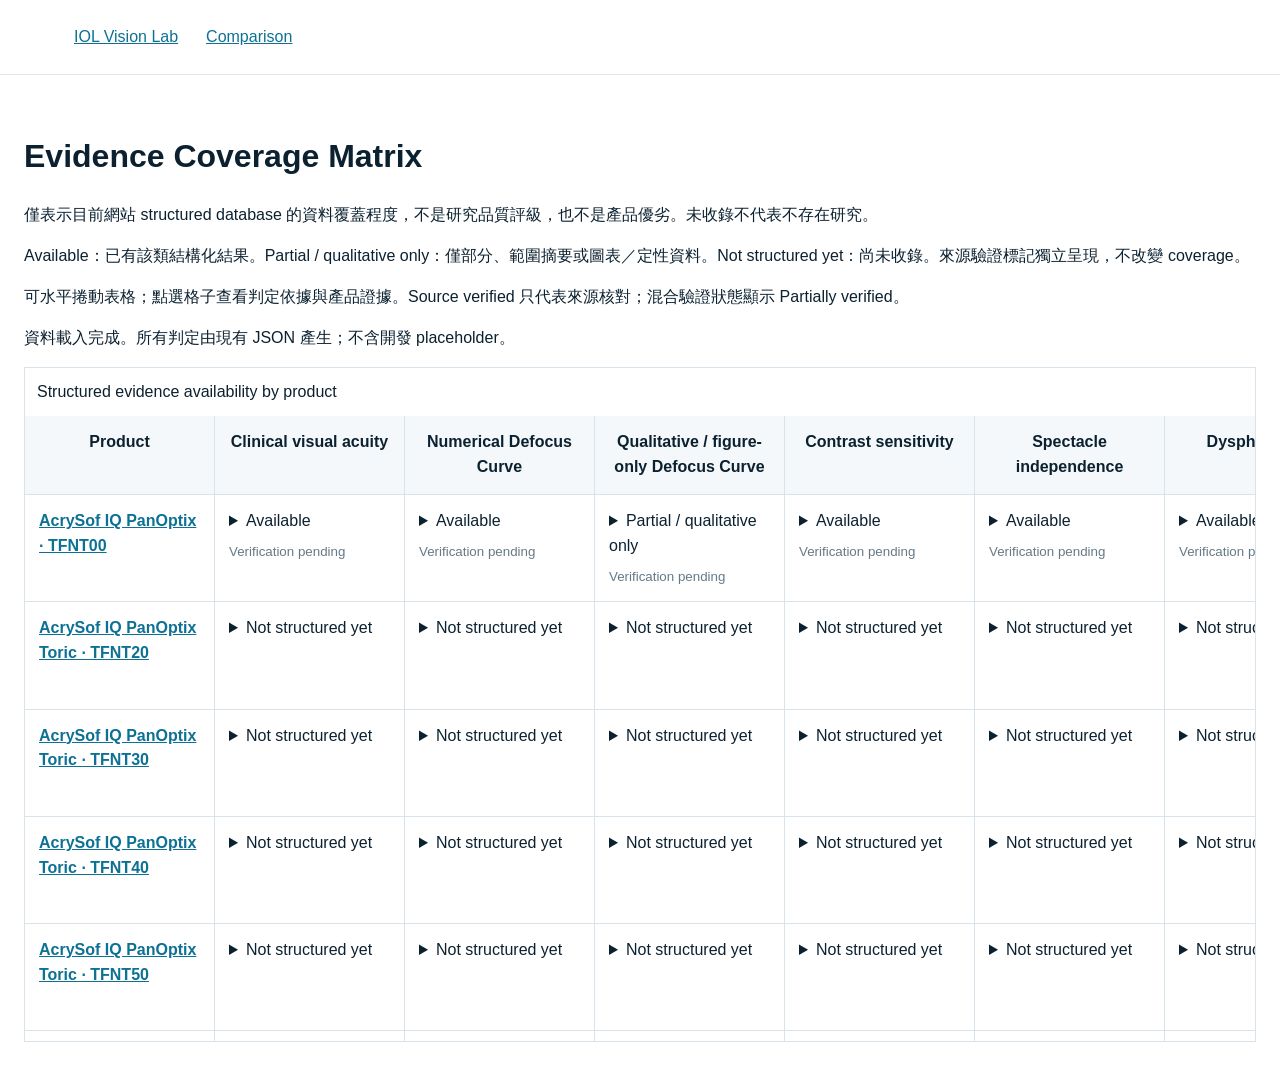
==== evidence-coverage.html @ 7326ab05 "Add evidence coverage matrix" ====
<!DOCTYPE html><html lang="zh-Hant"><head><meta charset="UTF-8"><meta name="viewport" content="width=device-width,initial-scale=1"><title>Evidence Coverage Matrix｜IOL Vision Lab</title><link rel="stylesheet" href="styles.css"><link rel="stylesheet" href="evidence-coverage.css"><script src="evidence-routing.js" defer></script><script src="evidence-coverage.js" defer></script></head><body class="coverage"><header class="nav-shell"><nav class="nav"><a href="index.html" class="brand">IOL Vision Lab</a><a href="iol-comparison.html">Comparison</a></nav></header><main><h1>Evidence Coverage Matrix</h1><p>僅表示目前網站 structured database 的資料覆蓋程度，不是研究品質評級，也不是產品優劣。未收錄不代表不存在研究。</p><p>Available：已有該類結構化結果。Partial / qualitative only：僅部分、範圍摘要或圖表／定性資料。Not structured yet：尚未收錄。來源驗證標記獨立呈現，不改變 coverage。</p><p>可水平捲動表格；點選格子查看判定依據與產品證據。Source verified 只代表來源核對；混合驗證狀態顯示 Partially verified。</p><p id="coverage-status" role="status">載入中…</p><div class="matrix-scroll" tabindex="0" aria-label="Evidence coverage table"><table id="coverage-table"><caption>Structured evidence availability by product</caption></table></div><noscript>請啟用 JavaScript。</noscript></main></body></html>
---- styles.css ----
:root{
  --ink:#0c2130; --muted:#657987; --line:#d9e4ea; --soft:#f4f8fa;
  --blue:#0c7194; --teal:#1e9e9b; --navy:#0b2a3c; --card:#ffffff;
  --shadow:0 18px 55px rgba(16,49,67,.10);
}
*{box-sizing:border-box}
html{scroll-behavior:smooth}
body{margin:0;font-family:Inter,-apple-system,BlinkMacSystemFont,"Segoe UI","Noto Sans TC",sans-serif;color:var(--ink);background:#fff;line-height:1.55}
a{text-decoration:none;color:inherit}
button,select,input{font:inherit}
button{cursor:pointer}
.nav-shell{position:sticky;top:0;z-index:50;background:rgba(255,255,255,.85);backdrop-filter:blur(18px);border-bottom:1px solid rgba(217,228,234,.85)}
.nav{max-width:1180px;margin:auto;height:74px;padding:0 24px;display:flex;align-items:center;gap:28px}
.brand{display:flex;align-items:center;gap:10px;min-width:max-content}
.brand-mark{width:34px;height:34px;border-radius:50%;display:grid;place-items:center;background:linear-gradient(135deg,var(--navy),var(--teal));color:white;box-shadow:inset 0 0 0 6px rgba(255,255,255,.14)}
.brand b{display:block;font-size:15px;letter-spacing:.01em}.brand small{display:block;color:var(--muted);font-size:11px;margin-top:-2px}
.nav-links{display:flex;gap:22px;margin-left:auto;font-size:14px;color:#35505f}
.nav-links a:hover{color:var(--blue)}
.nav-cta,.button.primary{background:var(--navy);color:white;border-radius:999px;padding:11px 18px;font-weight:700;font-size:14px}
.section{max-width:1180px;margin:auto;padding:100px 24px}
.hero{min-height:660px;display:grid;grid-template-columns:1.05fr .95fr;gap:60px;align-items:center;padding-top:86px}
.eyebrow{display:flex;gap:8px;flex-wrap:wrap}.eyebrow span,.distance-badge{font-size:12px;padding:6px 10px;border:1px solid var(--line);border-radius:999px;background:#fff;color:#4d6470}
.hero h1{font-size:clamp(44px,6vw,78px);line-height:1.02;letter-spacing:-.055em;margin:22px 0 24px}.hero h1 span{color:var(--blue)}
.hero p{font-size:18px;color:var(--muted);max-width:650px}.hero-actions{display:flex;gap:12px;margin-top:30px}.button{display:inline-flex;align-items:center;justify-content:center;padding:13px 20px;border-radius:999px;font-weight:700}.button.ghost{border:1px solid var(--line);background:white}
.hero-meta{display:flex;flex-wrap:wrap;gap:18px;color:#58717f;font-size:13px;margin-top:26px}
.hero-visual{height:500px;position:relative;display:grid;place-items:center;background:radial-gradient(circle at 50% 50%,rgba(30,158,155,.13),transparent 52%)}
.orbital-ring{position:absolute;border:1px solid rgba(12,113,148,.20);border-radius:50%}.ring-1{width:390px;height:390px}.ring-2{width:260px;height:260px}
.lens-demo{position:relative;width:390px;height:270px}
.lens-disc{position:absolute;left:45px;top:55px;width:124px;height:160px;border-radius:50%;border:1px solid rgba(12,113,148,.35);background:linear-gradient(120deg,rgba(255,255,255,.85),rgba(91,200,214,.20));box-shadow:inset 18px 0 36px rgba(11,42,60,.08),0 22px 44px rgba(12,113,148,.10)}
.lens-core{position:absolute;inset:24px;border:1px dashed rgba(12,113,148,.38);border-radius:50%}
.focus-line{position:absolute;height:1px;background:linear-gradient(90deg,var(--teal),rgba(30,158,155,0));left:168px;right:30px;top:135px;box-shadow:0 -42px 0 rgba(30,158,155,.2),0 42px 0 rgba(30,158,155,.2)}
.focus-point{position:absolute;width:10px;height:10px;border-radius:50%;background:var(--blue);box-shadow:0 0 0 8px rgba(12,113,148,.09)}.p1{right:35px;top:130px}.p2{right:85px;top:88px}.p3{right:135px;top:172px}
.hero-label{position:absolute;font-size:11px;color:#4c6878}.l1{right:0;top:147px}.l2{right:45px;top:62px}.l3{right:103px;top:198px}
.section-head{display:flex;justify-content:space-between;gap:30px;align-items:end;margin-bottom:34px}.section-head h2{font-size:40px;letter-spacing:-.035em;line-height:1.1;margin:8px 0 0}.section-head>p{max-width:430px;color:var(--muted);margin:0}
.kicker{font-size:11px;letter-spacing:.16em;color:var(--blue);font-weight:800}
.simulator-section{background:linear-gradient(180deg,#f9fbfc 0,#f2f7f9 100%);max-width:none;padding-left:max(24px,calc((100vw - 1180px)/2 + 24px));padding-right:max(24px,calc((100vw - 1180px)/2 + 24px))}
.scene-tabs{display:flex;gap:8px;overflow:auto;padding-bottom:3px}.scene-tabs button,.preset-group button{white-space:nowrap;border:1px solid var(--line);background:#fff;color:#415c6b;padding:9px 13px;border-radius:999px}.scene-tabs button.active,.preset-group button:hover{background:var(--navy);color:white;border-color:var(--navy)}
.sim-toolbar{display:flex;justify-content:space-between;align-items:center;gap:18px;margin:18px 0}.preset-group{display:flex;align-items:center;gap:8px;flex-wrap:wrap}.toolbar-label{font-size:12px;color:var(--muted);margin-right:5px}
.sync-toggle{display:flex;align-items:center;gap:8px;font-size:13px;color:#4c6370}.sync-toggle input{display:none}.toggle-ui{width:38px;height:22px;border-radius:999px;background:#cbd8de;position:relative;transition:.2s}.toggle-ui:after{content:"";width:16px;height:16px;border-radius:50%;background:white;position:absolute;top:3px;left:3px;transition:.2s;box-shadow:0 2px 6px rgba(0,0,0,.18)}.sync-toggle input:checked+.toggle-ui{background:var(--teal)}.sync-toggle input:checked+.toggle-ui:after{left:19px}
.comparison-grid{display:grid;grid-template-columns:1fr 1fr;gap:18px}.vision-card{background:white;border:1px solid #dce8ed;border-radius:24px;padding:16px;box-shadow:0 15px 40px rgba(14,56,74,.06)}
.vision-card-head{display:flex;align-items:center;justify-content:space-between;margin-bottom:12px}.comparison-label{display:block;color:#7a8e98;font-size:10px;letter-spacing:.1em;margin-bottom:4px}.vision-card select{border:none;background:transparent;font-size:18px;font-weight:750;color:var(--ink);padding:0;outline:none}
.scene-frame{height:390px;border-radius:18px;position:relative;overflow:hidden;background:#152c3c}.scene-layer,.halo-layer,.glare-layer,.astigmatism-layer,.frame-vignette{position:absolute;inset:0;pointer-events:none}.scene-art{transition:filter .35s ease,transform .35s ease;background-size:cover;background-position:center}
.frame-vignette{box-shadow:inset 0 0 90px rgba(0,0,0,.23)}
.halo-layer{mix-blend-mode:screen;opacity:.2;transition:.3s;background:
 radial-gradient(circle at 72% 36%, transparent 0 4%, rgba(255,245,205,.75) 4.7%, transparent 7.2%),
 radial-gradient(circle at 28% 41%, transparent 0 3%, rgba(255,245,205,.65) 3.8%, transparent 6.3%),
 radial-gradient(circle at 61% 58%, transparent 0 2.5%, rgba(255,245,205,.55) 3.3%, transparent 5.5%)}
.glare-layer{opacity:.15;transition:.3s;background:
 radial-gradient(ellipse at 72% 36%,rgba(255,255,220,.88),rgba(255,255,255,.28) 11%,transparent 31%),
 radial-gradient(ellipse at 28% 41%,rgba(255,255,220,.72),rgba(255,255,255,.2) 10%,transparent 28%)}
.astigmatism-layer{opacity:0;backdrop-filter:blur(0px)}
.scene-caption{position:absolute;left:16px;bottom:14px;background:rgba(7,31,44,.68);color:white;border:1px solid rgba(255,255,255,.15);backdrop-filter:blur(12px);padding:9px 11px;border-radius:12px}.scene-caption span{display:block;font-weight:750}.scene-caption small{opacity:.75}
.vision-profile{display:grid;grid-template-columns:1fr 1fr 1fr 1.1fr;gap:10px;padding:16px 4px 2px}.metric small{display:block;color:#78909b;font-size:10px}.metric b{display:block;font-size:12px;margin:4px 0}.bar{height:5px;border-radius:999px;background:#e7eff3;overflow:hidden}.bar i{display:block;height:100%;background:linear-gradient(90deg,var(--blue),var(--teal));border-radius:999px}
.controls-card{margin-top:18px;background:#fff;border:1px solid #dce8ed;border-radius:24px;padding:24px}.controls-head{display:flex;justify-content:space-between;gap:30px;align-items:end}.controls-head h3{font-size:24px;margin:5px 0 0}.controls-head p{max-width:440px;margin:0;color:var(--muted);font-size:13px}.controls-grid{display:grid;grid-template-columns:repeat(5,1fr);gap:22px;margin-top:24px}.controls-grid label{font-size:12px;font-weight:700;color:#49616f}.range-line{display:flex;align-items:center;gap:8px;margin-top:10px}.range-line input{width:100%;accent-color:var(--teal)}.range-line output{min-width:48px;text-align:right;color:var(--blue);font-size:11px}.micro-disclaimer{margin-top:18px;border-top:1px solid var(--line);padding-top:16px;color:#6f838f;font-size:12px}
.type-grid{display:grid;grid-template-columns:repeat(4,1fr);gap:16px}.type-card{border:1px solid var(--line);border-radius:20px;padding:22px;background:white;transition:.2s}.type-card:hover{transform:translateY(-4px);box-shadow:var(--shadow)}.type-card .num{font-size:11px;color:#8ca0aa}.type-card h3{font-size:20px;margin:10px 0}.type-card p{font-size:13px;color:var(--muted);min-height:78px}.type-card ul{padding-left:18px;color:#445d6b;font-size:12px;min-height:100px}.range-vis{display:grid;grid-template-columns:repeat(3,1fr);gap:5px;margin-top:18px}.range-vis span{height:7px;border-radius:999px;background:#e6eef2}.range-vis span.on{background:linear-gradient(90deg,var(--blue),var(--teal))}
.lifestyle-section{padding-top:30px}.lifestyle-card{background:var(--navy);color:white;border-radius:28px;padding:44px}.lifestyle-card .section-head p,.lifestyle-card .kicker{color:#9ccbd4}.section-head.compact h2{color:white}.chip-grid{display:flex;flex-wrap:wrap;gap:10px;margin:22px 0}.chip-grid button{border:1px solid rgba(255,255,255,.18);background:rgba(255,255,255,.07);color:white;border-radius:999px;padding:10px 15px}.chip-grid button.active{background:white;color:var(--navy)}.summary-card{background:rgba(255,255,255,.08);border:1px solid rgba(255,255,255,.12);border-radius:18px;padding:20px}.summary-card span{font-size:10px;letter-spacing:.12em;color:#8fc4cf}.summary-card h3{margin:5px 0 4px}.summary-card p{margin:0;color:#b9cdd4;font-size:12px}
.factor-grid{display:grid;grid-template-columns:repeat(3,1fr);gap:12px}.factor-grid article{border-top:1px solid var(--line);padding:18px 4px}.factor-grid span{font-size:10px;color:#89a0ab}.factor-grid h3{margin:7px 0;font-size:16px}.factor-grid p{margin:0;color:var(--muted);font-size:13px}
.evidence-panel{border-radius:28px;background:linear-gradient(135deg,#eef8f8,#f7fbfd);border:1px solid #d7e8e9;padding:40px;display:grid;grid-template-columns:1fr 1fr;gap:60px;align-items:center}.evidence-panel h2{font-size:34px;line-height:1.1}.evidence-panel p{color:var(--muted)}.citation-stack{display:grid;gap:10px}.citation{background:white;border:1px solid var(--line);border-radius:15px;padding:15px;display:flex;gap:13px;align-items:center}.citation>span{width:30px;height:30px;border-radius:50%;display:grid;place-items:center;background:#edf6f7;color:var(--blue);font-size:11px}.citation b,.citation small{display:block}.citation small{color:#8397a1;margin-top:2px}
.about-card{background:#f6f9fa;border:1px solid var(--line);border-radius:28px;padding:42px;display:grid;grid-template-columns:1.2fr .8fr;gap:50px}.about-copy h2{font-size:36px;line-height:1.15}.about-copy p{color:var(--muted)}.founder-card{background:white;border:1px solid var(--line);border-radius:20px;padding:24px;display:flex;gap:16px;align-items:center}.avatar{width:58px;height:58px;border-radius:50%;display:grid;place-items:center;background:linear-gradient(135deg,var(--navy),var(--teal));color:white;font-weight:800}.founder-card small{font-size:9px;color:#8ba0aa;letter-spacing:.1em}.founder-card h3{margin:5px 0}.founder-card p{margin:0;color:var(--muted);font-size:12px}
footer{border-top:1px solid var(--line);padding:40px 24px 22px}.footer-grid{max-width:1180px;margin:auto;display:grid;grid-template-columns:1fr 1.3fr 1fr;gap:30px;align-items:center}.footer-grid>p{font-size:12px;color:var(--muted)}.footer-links{display:flex;justify-content:flex-end;gap:14px;font-size:12px;color:#5b727e}.copyright{max-width:1180px;margin:25px auto 0;border-top:1px solid #edf2f4;padding-top:16px;color:#8ca0a9;font-size:11px}
.scene-street{background-image:url("data:image/svg+xml,%3Csvg xmlns='http://www.w3.org/2000/svg' viewBox='0 0 1200 800'%3E%3Cdefs%3E%3ClinearGradient id='s' x1='0' y1='0' x2='0' y2='1'%3E%3Cstop stop-color='%238ed0e8'/%3E%3Cstop offset='1' stop-color='%23f1f5e7'/%3E%3C/linearGradient%3E%3C/defs%3E%3Crect width='1200' height='800' fill='url(%23s)'/%3E%3Crect y='390' width='1200' height='410' fill='%239fb693'/%3E%3Cpath d='M470 800 570 390h120l120 410' fill='%23515d61'/%3E%3Cpath d='M585 760h105M600 680h72M615 600h45M627 530h30' stroke='%23f7f2d2' stroke-width='10'/%3E%3Cg fill='%235a816b'%3E%3Ccircle cx='160' cy='380' r='105'/%3E%3Ccircle cx='1050' cy='390' r='130'/%3E%3Ccircle cx='290' cy='410' r='88'/%3E%3C/g%3E%3Cg fill='%23e8d8bd'%3E%3Crect x='80' y='300' width='150' height='130'/%3E%3Crect x='900' y='285' width='190' height='165'/%3E%3C/g%3E%3Cg fill='%23b9c5c9'%3E%3Crect x='820' y='480' width='130' height='55' rx='15'/%3E%3Crect x='250' y='500' width='115' height='50' rx='14'/%3E%3C/g%3E%3C/svg%3E")}
.scene-computer{background-image:url("data:image/svg+xml,%3Csvg xmlns='http://www.w3.org/2000/svg' viewBox='0 0 1200 800'%3E%3Crect width='1200' height='800' fill='%23d7e4e8'/%3E%3Crect y='560' width='1200' height='240' fill='%23b69472'/%3E%3Crect x='250' y='130' width='700' height='420' rx='24' fill='%23223b4b'/%3E%3Crect x='285' y='165' width='630' height='350' rx='10' fill='%23eef5f4'/%3E%3Crect x='330' y='220' width='240' height='24' rx='12' fill='%2361a9b2'/%3E%3Crect x='330' y='270' width='460' height='15' rx='7' fill='%23bacdd2'/%3E%3Crect x='330' y='305' width='400' height='15' rx='7' fill='%23bacdd2'/%3E%3Crect x='330' y='350' width='200' height='95' rx='12' fill='%23b6d8d8'/%3E%3Crect x='555' y='350' width='250' height='95' rx='12' fill='%23dde8e8'/%3E%3Crect x='565' y='550' width='70' height='100' fill='%235a6770'/%3E%3Cellipse cx='600' cy='658' rx='150' ry='18' fill='%237f6b59'/%3E%3C/svg%3E")}
.scene-phone{background-image:url("data:image/svg+xml,%3Csvg xmlns='http://www.w3.org/2000/svg' viewBox='0 0 1200 800'%3E%3Crect width='1200' height='800' fill='%23c3d7d2'/%3E%3Ccircle cx='240' cy='170' r='130' fill='%23d9b98e' opacity='.45'/%3E%3Ccircle cx='980' cy='640' r='180' fill='%237cae9e' opacity='.45'/%3E%3Crect x='400' y='80' width='400' height='650' rx='58' fill='%231b2d39'/%3E%3Crect x='425' y='118' width='350' height='570' rx='35' fill='%23f9fbfb'/%3E%3Crect x='470' y='190' width='205' height='26' rx='12' fill='%234b9ead'/%3E%3Crect x='470' y='250' width='260' height='14' rx='7' fill='%23c2d3d6'/%3E%3Crect x='470' y='287' width='230' height='14' rx='7' fill='%23c2d3d6'/%3E%3Crect x='470' y='355' width='260' height='170' rx='18' fill='%23d5e8e6'/%3E%3Crect x='470' y='560' width='210' height='16' rx='8' fill='%23c2d3d6'/%3E%3C/svg%3E")}
.scene-night{background-image:url("data:image/svg+xml,%3Csvg xmlns='http://www.w3.org/2000/svg' viewBox='0 0 1200 800'%3E%3Cdefs%3E%3ClinearGradient id='n' x1='0' y1='0' x2='0' y2='1'%3E%3Cstop stop-color='%23081627'/%3E%3Cstop offset='1' stop-color='%23193445'/%3E%3C/linearGradient%3E%3C/defs%3E%3Crect width='1200' height='800' fill='url(%23n)'/%3E%3Cpath d='M420 800 560 380h90l160 420' fill='%2326353d'/%3E%3Cpath d='M590 760h70M595 670h55M605 585h40M612 515h28' stroke='%23dddca8' stroke-width='9'/%3E%3Cg fill='%23ffeaa4'%3E%3Ccircle cx='290' cy='300' r='15'/%3E%3Ccircle cx='910' cy='270' r='18'/%3E%3Ccircle cx='1030' cy='410' r='12'/%3E%3Ccircle cx='170' cy='455' r='14'/%3E%3Ccircle cx='720' cy='350' r='10'/%3E%3C/g%3E%3Cg fill='%23e9f7ff'%3E%3Ccircle cx='460' cy='510' r='23'/%3E%3Ccircle cx='735' cy='510' r='23'/%3E%3C/g%3E%3C/svg%3E")}
.scene-restaurant{background-image:url("data:image/svg+xml,%3Csvg xmlns='http://www.w3.org/2000/svg' viewBox='0 0 1200 800'%3E%3Crect width='1200' height='800' fill='%2357443c'/%3E%3Cg fill='%23f5d58e'%3E%3Ccircle cx='250' cy='165' r='35'/%3E%3Ccircle cx='600' cy='120' r='42'/%3E%3Ccircle cx='960' cy='180' r='32'/%3E%3C/g%3E%3Crect y='520' width='1200' height='280' fill='%23826752'/%3E%3Cellipse cx='600' cy='560' rx='380' ry='70' fill='%23b79571'/%3E%3Cg fill='%23e8e2d2'%3E%3Ccircle cx='470' cy='535' r='80'/%3E%3Ccircle cx='720' cy='535' r='80'/%3E%3C/g%3E%3Crect x='555' y='270' width='90' height='190' rx='18' fill='%23cfd9d7' opacity='.75'/%3E%3C/svg%3E")}
@media(max-width:900px){
  .nav-links{display:none}.hero{grid-template-columns:1fr;min-height:auto}.hero-visual{height:380px}.comparison-grid,.type-grid,.factor-grid,.evidence-panel,.about-card{grid-template-columns:1fr 1fr}.controls-grid{grid-template-columns:repeat(2,1fr)}.section-head{align-items:start;flex-direction:column}.scene-frame{height:340px}.footer-grid{grid-template-columns:1fr}
}
@media(max-width:640px){
  .section{padding:72px 18px}.nav{padding:0 16px}.nav-cta{display:none}.hero{padding-top:55px}.hero h1{font-size:47px}.hero-actions{flex-direction:column;align-items:stretch}.hero-meta{display:grid;gap:7px}.hero-visual{height:300px}.lens-demo{transform:scale(.78)}
  .comparison-grid,.type-grid,.factor-grid,.evidence-panel,.about-card{grid-template-columns:1fr}.controls-grid{grid-template-columns:1fr}.controls-head{flex-direction:column;align-items:start}.scene-frame{height:310px}.vision-profile{grid-template-columns:1fr 1fr}.section-head h2{font-size:32px}.lifestyle-card,.evidence-panel,.about-card{padding:26px}.sim-toolbar{align-items:start;flex-direction:column}.footer-links{justify-content:flex-start}
}
---- evidence-coverage.css ----
.coverage main{padding:36px 24px;max-width:1600px;margin:auto}.coverage h1{font-size:32px}.matrix-scroll{overflow:auto;max-height:75vh;border:1px solid var(--line)}.coverage table{border-collapse:separate;border-spacing:0;width:max-content}.coverage th,.coverage td{padding:14px;border-right:1px solid var(--line);border-bottom:1px solid var(--line);vertical-align:top;width:190px;max-width:220px;background:white}.coverage thead th{position:sticky;top:0;background:var(--soft);z-index:2}.coverage tbody th{position:sticky;left:0;z-index:1;text-align:left;min-width:190px}.coverage a{color:var(--blue);text-decoration:underline}.coverage small{display:block;margin-top:8px;color:var(--muted)}.coverage summary{cursor:pointer}.coverage details p{font-size:13px}.coverage caption{text-align:left;padding:12px}.coverage .nav{flex-wrap:wrap;height:auto;min-height:74px}
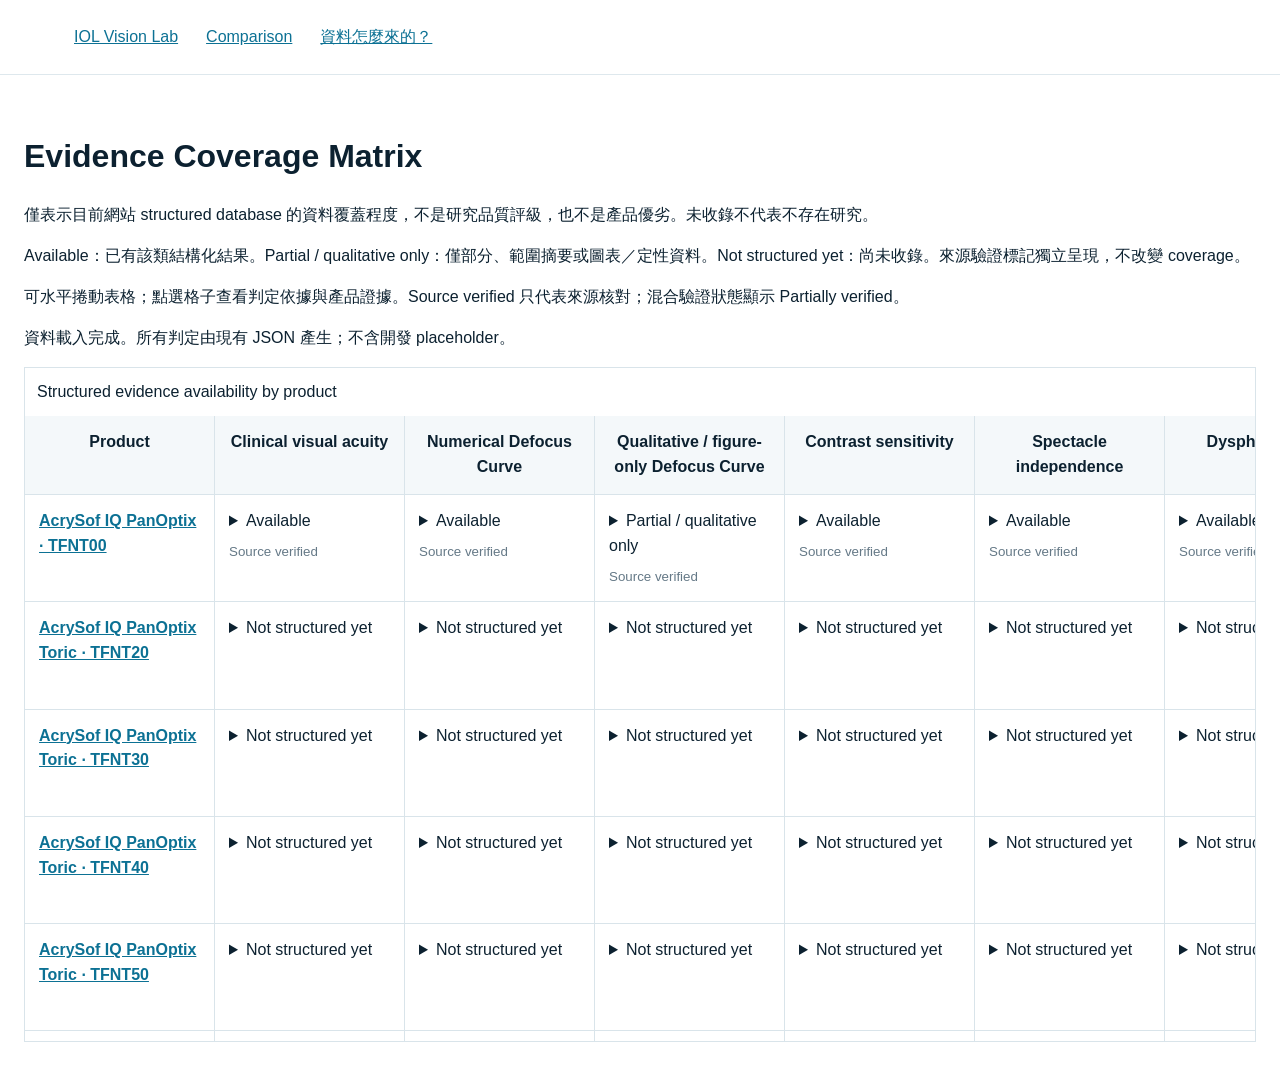
==== commit 9f91f8ce: "Add methodology and evidence interpretation guide" ====
--- a/evidence-coverage.html
+++ b/evidence-coverage.html
@@ -1 +1 @@
-<!DOCTYPE html><html lang="zh-Hant"><head><meta charset="UTF-8"><meta name="viewport" content="width=device-width,initial-scale=1"><title>Evidence Coverage Matrix｜IOL Vision Lab</title><link rel="stylesheet" href="styles.css"><link rel="stylesheet" href="evidence-coverage.css"><script src="evidence-routing.js" defer></script><script src="evidence-coverage.js" defer></script></head><body class="coverage"><header class="nav-shell"><nav class="nav"><a href="index.html" class="brand">IOL Vision Lab</a><a href="iol-comparison.html">Comparison</a></nav></header><main><h1>Evidence Coverage Matrix</h1><p>僅表示目前網站 structured database 的資料覆蓋程度，不是研究品質評級，也不是產品優劣。未收錄不代表不存在研究。</p><p>Available：已有該類結構化結果。Partial / qualitative only：僅部分、範圍摘要或圖表／定性資料。Not structured yet：尚未收錄。來源驗證標記獨立呈現，不改變 coverage。</p><p>可水平捲動表格；點選格子查看判定依據與產品證據。Source verified 只代表來源核對；混合驗證狀態顯示 Partially verified。</p><p id="coverage-status" role="status">載入中…</p><div class="matrix-scroll" tabindex="0" aria-label="Evidence coverage table"><table id="coverage-table"><caption>Structured evidence availability by product</caption></table></div><noscript>請啟用 JavaScript。</noscript></main></body></html>+<!DOCTYPE html><html lang="zh-Hant"><head><meta charset="UTF-8"><meta name="viewport" content="width=device-width,initial-scale=1"><title>Evidence Coverage Matrix｜IOL Vision Lab</title><link rel="stylesheet" href="styles.css"><link rel="stylesheet" href="evidence-coverage.css"><script src="evidence-utils.js" defer></script><script src="evidence-routing.js" defer></script><script src="evidence-coverage.js" defer></script></head><body class="coverage"><header class="nav-shell"><nav class="nav"><a href="index.html" class="brand">IOL Vision Lab</a><a href="iol-comparison.html">Comparison</a><a href="methodology.html">資料怎麼來的？</a></nav></header><main><h1>Evidence Coverage Matrix</h1><p>僅表示目前網站 structured database 的資料覆蓋程度，不是研究品質評級，也不是產品優劣。未收錄不代表不存在研究。</p><p>Available：已有該類結構化結果。Partial / qualitative only：僅部分、範圍摘要或圖表／定性資料。Not structured yet：尚未收錄。來源驗證標記獨立呈現，不改變 coverage。</p><p>可水平捲動表格；點選格子查看判定依據與產品證據。Source verified 只代表來源核對；混合驗證狀態顯示 Partially verified。</p><p id="coverage-status" role="status">載入中…</p><div class="matrix-scroll" tabindex="0" aria-label="Evidence coverage table"><table id="coverage-table"><caption>Structured evidence availability by product</caption></table></div><noscript>請啟用 JavaScript。</noscript></main></body></html>
